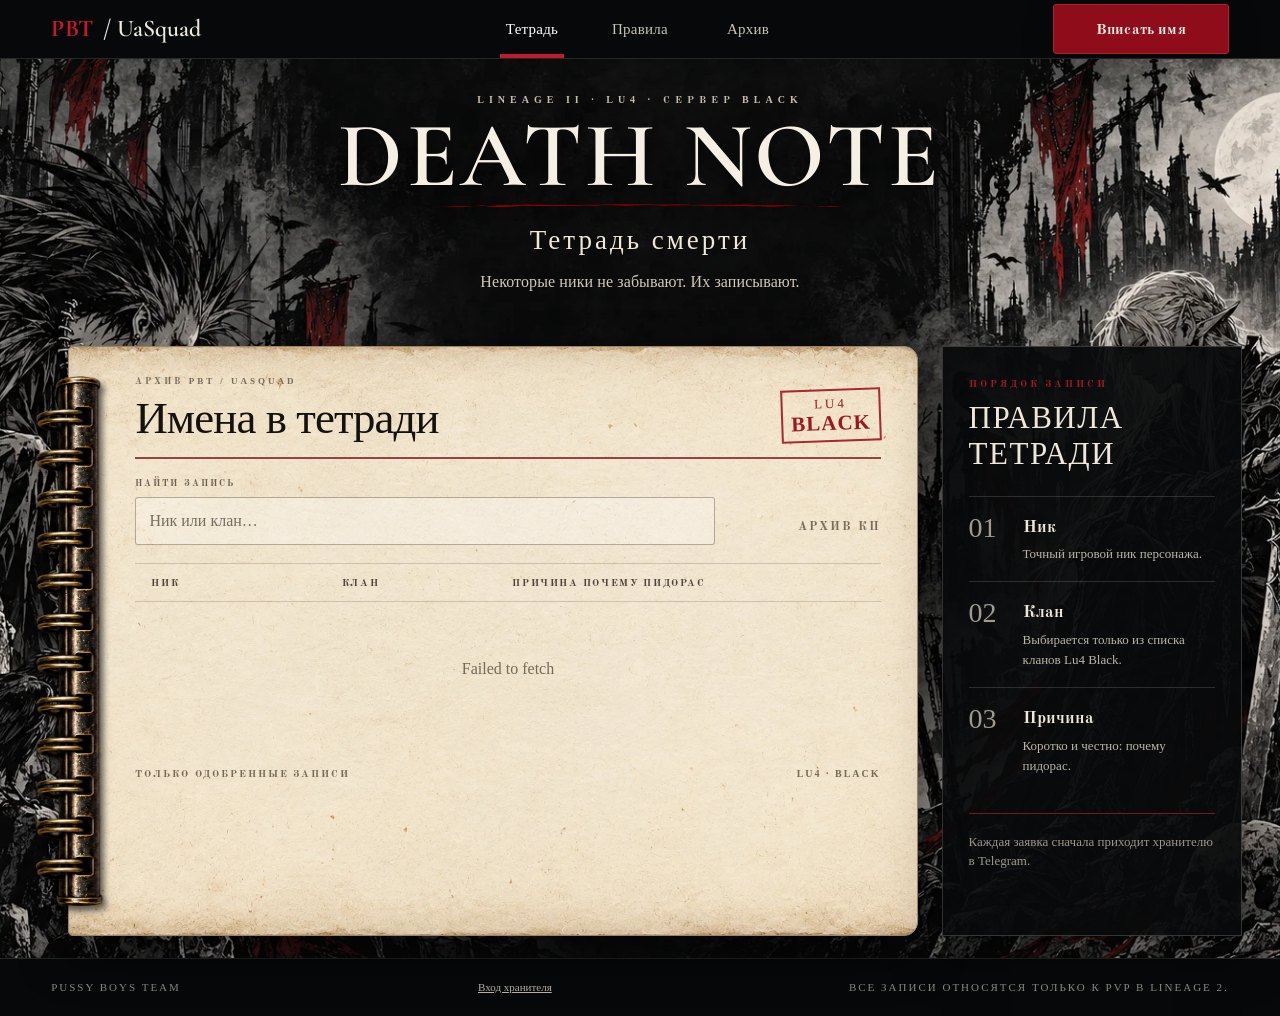
==== death-note.html @ 65e63d74 "Add approved clan selector" ====
<!doctype html>
<html lang="ru">
<head>
  <meta charset="utf-8">
  <meta name="viewport" content="width=device-width,initial-scale=1">
  <title>Тетрадь смерти — PBT / UaSquad</title>
  <meta name="description" content="Игровая тетрадь противников PBT / UaSquad на сервере Lu4 Black. Записи публикуются после проверки хранителем.">
  <link rel="icon" href="favicon.png">
  <link rel="stylesheet" href="death-note.css?v=20261024-6">
  <script src="death-note-config.js" defer></script>
  <script src="death-note.js?v=20261024-2" defer></script>
</head>
<body>
  <header class="site-header">
    <div class="nav-shell">
      <a class="brand" href="./"><strong>PBT</strong><span>/ UaSquad</span></a>
      <nav aria-label="Разделы страницы"><a class="active" href="#notebook">Тетрадь</a><a href="#rules">Правила</a><a href="#notebook">Архив</a></nav>
      <button class="primary header-cta" id="open-request">Вписать имя</button>
    </div>
  </header>

  <main>
    <section class="hero" aria-labelledby="hero-title">
      <div class="hero-copy">
        <p class="eyebrow">LINEAGE II · LU4 · СЕРВЕР BLACK</p>
        <h1 id="hero-title">DEATH NOTE</h1>
        <img class="title-brush" src="assets/death-note-brush-v2.webp" alt="" aria-hidden="true">
        <p class="subtitle">Тетрадь смерти</p>
        <p class="lead">Некоторые ники не забывают. Их записывают.</p>
      </div>
    </section>

    <div class="archive-shell">
      <section class="notebook" id="notebook" aria-labelledby="book-title">
        <img class="binding" src="assets/death-note-binding-cropped-v2.webp" alt="" aria-hidden="true">
        <div class="page-heading">
          <div><p class="page-kicker">АРХИВ PBT / UASQUAD</p><h2 id="book-title">Имена в тетради</h2></div>
          <div class="server-mark" aria-label="Сервер Lu4 Black"><span>LU4</span><strong>BLACK</strong></div>
        </div>

        <div class="tools-row">
          <div class="search-wrap"><label for="search">Найти запись</label><input id="search" type="search" placeholder="Ник или клан…" maxlength="100"></div>
          <span id="entry-count">АРХИВ КП</span>
        </div>

        <div class="entry-columns" aria-hidden="true"><span>Ник</span><span>Клан</span><span>Причина почему пидорас</span></div>
        <p id="list-status" role="status">Открываем тетрадь…</p>
        <div id="entries"></div>
        <div class="page-bottom"><span>Только одобренные записи</span><span>LU4 · BLACK</span></div>
      </section>

      <aside class="rules-card" id="rules" aria-labelledby="rules-title">
        <p class="eyebrow">ПОРЯДОК ЗАПИСИ</p>
        <h2 id="rules-title">Правила<br>тетради</h2>
        <ol>
          <li><span>01</span><div><strong>Ник</strong><p>Точный игровой ник персонажа.</p></div></li>
          <li><span>02</span><div><strong>Клан</strong><p>Выбирается только из списка кланов Lu4 Black.</p></div></li>
          <li><span>03</span><div><strong>Причина</strong><p>Коротко и честно: почему пидорас.</p></div></li>
        </ol>
        <p class="moderation-note">Каждая заявка сначала приходит хранителю в Telegram.</p>
      </aside>
    </div>
  </main>

  <footer><span>PUSSY BOYS TEAM</span><button class="text-button" id="open-admin">Вход хранителя</button><span>Все записи относятся только к PvP в Lineage 2.</span></footer>

  <dialog id="request-dialog" aria-labelledby="request-title"><form id="request-form">
    <button class="close" type="button" aria-label="Закрыть">×</button><p class="eyebrow">НОВАЯ СТРАНИЦА</p><h2 id="request-title">Вписать имя</h2><p>Запись появится в тетради после проверки хранителем.</p>
    <label>Ник: *<input name="nickname" required maxlength="40" autocomplete="off"></label>
    <label>Клан: *
      <span class="clan-select-row">
        <span class="clan-crest-frame" aria-hidden="true"><img id="clan-crest" alt="" width="32" height="24"></span>
        <select id="clan-select" name="clan" required>
          <option value="" selected disabled>Выбери клан</option>
          <option>4SV</option>
          <option>AGR</option>
          <option>AGR_L2team</option>
          <option>AGR_Style</option>
          <option>BreganDaerthe</option>
          <option>Carnival</option>
          <option>Cats</option>
          <option>Dwarf</option>
          <option>ENCOM</option>
          <option>Euphoria</option>
          <option>GATEINHELL</option>
          <option>KakBogPoshlet</option>
          <option>Kingdom</option>
          <option>L2Commerce</option>
          <option>Myxomop</option>
          <option>OldSchool</option>
          <option>PARAGONE</option>
          <option>PixelBrothers</option>
          <option>PixelHunters</option>
          <option>PixelKnights</option>
          <option>PixelLegends</option>
          <option>pvpformat</option>
          <option>ROADTOHELL</option>
          <option>SEKTA</option>
          <option>Skufs</option>
          <option>spidersense</option>
          <option>SvetlanaPetrovna</option>
          <option>TrashTeam</option>
          <option>UAsquad</option>
          <option>UAsquadII</option>
          <option>Ukraine</option>
          <option>VORDEX</option>
          <option>xCore</option>
          <option>zero</option>
          <option>zeroeu</option>
        </select>
      </span>
    </label>
    <label>Причина почему пидорас: *<textarea name="reason" required minlength="10" maxlength="1500" rows="5" placeholder="Опиши игровой конфликт"></textarea></label>
    <label class="trap" aria-hidden="true">Не заполнять<input name="website" tabindex="-1" autocomplete="off"></label>
    <button class="primary" type="submit">Передать хранителю</button><p id="request-status" role="status" aria-live="polite"></p>
  </form></dialog>

  <dialog id="admin-dialog" aria-labelledby="admin-title"><div class="admin-body"><button class="close" aria-label="Закрыть">×</button><p class="eyebrow">ЗАКРЫТЫЙ АРХИВ</p><h2 id="admin-title">Хранитель тетради</h2>
    <form id="login-form"><label>Ключ хранителя<input name="key" type="password" required autocomplete="current-password"></label><button class="primary">Открыть заявки</button></form>
    <p id="admin-status" role="status"></p><div id="pending"></div><button id="logout" class="text-button" hidden>Выйти</button>
  </div></dialog>
</body>
</html>
---- death-note.css ----
@font-face {
  font-family: "Cormorant Garamond";
  src: url("assets/fonts/cormorant-cyrillic.woff2") format("woff2");
  font-style: normal;
  font-weight: 500 700;
  font-display: swap;
  unicode-range: U+0301, U+0400-045F, U+0490-0491, U+04B0-04B1, U+2116;
}
@font-face {
  font-family: "Cormorant Garamond";
  src: url("assets/fonts/cormorant-latin.woff2") format("woff2");
  font-style: normal;
  font-weight: 500 700;
  font-display: swap;
  unicode-range: U+0000-00FF, U+0131, U+0152-0153, U+02BB-02BC, U+02C6, U+02DA, U+02DC, U+2000-206F, U+20AC, U+2122, U+FEFF, U+FFFD;
}
@font-face {
  font-family: "Old Standard TT";
  src: url("assets/fonts/old-standard-400-cyrillic.woff2") format("woff2");
  font-style: normal;
  font-weight: 400;
  font-display: swap;
  unicode-range: U+0301, U+0400-045F, U+0490-0491, U+04B0-04B1, U+2116;
}
@font-face {
  font-family: "Old Standard TT";
  src: url("assets/fonts/old-standard-400-latin.woff2") format("woff2");
  font-style: normal;
  font-weight: 400;
  font-display: swap;
  unicode-range: U+0000-00FF, U+0131, U+0152-0153, U+02BB-02BC, U+02C6, U+02DA, U+02DC, U+2000-206F, U+20AC, U+2122, U+FEFF, U+FFFD;
}
@font-face {
  font-family: "Old Standard TT";
  src: url("assets/fonts/old-standard-700-cyrillic.woff2") format("woff2");
  font-style: normal;
  font-weight: 700;
  font-display: swap;
  unicode-range: U+0301, U+0400-045F, U+0490-0491, U+04B0-04B1, U+2116;
}
@font-face {
  font-family: "Old Standard TT";
  src: url("assets/fonts/old-standard-700-latin.woff2") format("woff2");
  font-style: normal;
  font-weight: 700;
  font-display: swap;
  unicode-range: U+0000-00FF, U+0131, U+0152-0153, U+02BB-02BC, U+02C6, U+02DA, U+02DC, U+2000-206F, U+20AC, U+2122, U+FEFF, U+FFFD;
}
@font-face {
  font-family: "Ruslan Display";
  src: url("assets/fonts/ruslan-cyrillic.woff2") format("woff2");
  font-style: normal;
  font-weight: 400;
  font-display: swap;
  unicode-range: U+0301, U+0400-045F, U+0490-0491, U+04B0-04B1, U+2116;
}
@font-face {
  font-family: "Ruslan Display";
  src: url("assets/fonts/ruslan-latin.woff2") format("woff2");
  font-style: normal;
  font-weight: 400;
  font-display: swap;
  unicode-range: U+0000-00FF, U+0131, U+0152-0153, U+02BB-02BC, U+02C6, U+02DA, U+02DC, U+2000-206F, U+20AC, U+2122, U+FEFF, U+FFFD;
}

:root {
  color-scheme: dark;
  --blood: #8f0d1b;
  --blood-bright: #c01b2d;
  --ink: #1c1917;
  --paper: #e9dcc0;
  --paper-muted: #756958;
  --bone: #eee7da;
  --line: rgba(68, 49, 33, 0.2);
}

* { box-sizing: border-box; }
html { scroll-behavior: smooth; }
body {
  margin: 0;
  overflow-x: hidden;
  background: #090a0b url("assets/death-note-bg-v2.webp") center 58px / cover fixed no-repeat;
  color: var(--bone);
  font: 16px/1.5 "Old Standard TT", Georgia, serif;
  -webkit-font-smoothing: antialiased;
  text-rendering: optimizeLegibility;
}
a { color: inherit; text-decoration: none; }
button, input, textarea, select { font: inherit; }
button, a, input, textarea, select { outline-offset: 4px; }
button { cursor: pointer; }

.site-header {
  position: relative;
  z-index: 10;
  min-height: 58px;
  background: rgba(8, 9, 10, 0.96);
  border-bottom: 1px solid rgba(255,255,255,.12);
}
.nav-shell {
  width: min(1360px, 92vw);
  min-height: 58px;
  margin: auto;
  display: grid;
  grid-template-columns: 1fr auto 1fr;
  align-items: center;
  gap: 28px;
}
.brand { display: inline-flex; align-items: baseline; gap: 9px; font-family: "Cormorant Garamond", Georgia, serif; font-size: 24px; font-weight: 600; }
.brand strong { color: #c5182b; font-weight: 700; letter-spacing: .5px; }
.brand span { color: #eee9df; font-weight: 600; }
nav { display: flex; align-self: stretch; }
nav a { min-width: 108px; display: grid; place-items: center; position: relative; color: #c9c2b7; font-size: 15px; letter-spacing: .25px; }
nav a:hover, nav a:focus-visible, nav a.active { color: #fff; }
nav a.active::after { content: ""; position: absolute; left: 22px; right: 22px; bottom: 0; height: 4px; background: var(--blood-bright); }
.primary {
  border: 1px solid #a52230;
  background: var(--blood);
  color: #fff5ed;
  padding: 13px 24px;
  border-radius: 3px;
  font-family: "Old Standard TT", Georgia, serif;
  font-size: 15px;
  font-weight: 700;
  letter-spacing: .2px;
  box-shadow: 0 10px 30px rgba(0,0,0,.3);
}
.primary:hover { background: #a71323; }
.primary:disabled { opacity: .5; cursor: wait; }
.header-cta { justify-self: end; min-width: 176px; }

main { min-height: calc(100vh - 116px); }
.hero { min-height: 280px; display: grid; place-items: center; padding: 34px 20px 52px; text-align: center; }
.hero-copy { max-width: 760px; }
.eyebrow { margin: 0; color: #c6beb1; font: 700 10px/1.4 "Old Standard TT", Georgia, serif; letter-spacing: 5px; }
h1 { margin: 8px 0 0; color: #f5efe4; font-family: "Cormorant Garamond", Georgia, serif; font-size: clamp(68px, 7.2vw, 118px); line-height: .88; font-weight: 600; letter-spacing: .035em; font-kerning: normal; text-shadow: 0 5px 28px #000; }
.title-brush { display: block; width: min(560px, 78%); height: 24px; margin: -2px auto 2px; object-fit: fill; }
.subtitle { margin: 1px 0 0; font-size: 27px; letter-spacing: 3px; }
.lead { margin: 9px 0 0; color: #d1c8bb; font-size: 16px; letter-spacing: .1px; }

.archive-shell {
  width: min(1450px, 94vw);
  margin: 0 auto 22px;
  display: grid;
  grid-template-columns: minmax(0, 1fr) 300px;
  gap: 24px;
  align-items: stretch;
}
.notebook {
  position: relative;
  min-height: 590px;
  margin-left: 30px;
  padding: 28px 36px 22px 66px;
  color: var(--ink);
  background: var(--paper) url("assets/death-note-paper-v2.webp") center / cover no-repeat;
  border: 1px solid #98836d;
  border-radius: 5px 14px 14px 5px;
  box-shadow: 0 18px 45px rgba(0,0,0,.72), inset 0 0 36px rgba(63,43,25,.13);
}
.binding {
  position: absolute;
  z-index: 2;
  left: -37px;
  top: 26px;
  width: 74px;
  height: calc(100% - 52px);
  object-fit: fill;
  filter: drop-shadow(4px 5px 3px rgba(0,0,0,.6));
  pointer-events: none;
}
.page-heading { display: flex; justify-content: space-between; align-items: end; gap: 24px; padding-bottom: 15px; border-bottom: 2px solid rgba(115,16,26,.75); }
.page-kicker { margin: 0 0 6px; color: #766a59; font-size: 9px; font-weight: 700; letter-spacing: 3px; }
h2 { margin: 0; font-family: "Cormorant Garamond", Georgia, serif; font-size: 38px; line-height: 1; font-weight: 600; }
.notebook h2 { font-family: "Ruslan Display", "Old Standard TT", Georgia, serif; font-size: clamp(38px, 3.5vw, 54px); line-height: 1.08; font-weight: 400; letter-spacing: -.02em; color: #14110f; }
.server-mark { min-width: 84px; padding: 7px 8px 6px; color: #9c1624; border: 2px solid #a72732; text-align: center; transform: rotate(-2deg); line-height: .95; }
.server-mark span, .server-mark strong { display: block; }
.server-mark span { font-size: 13px; letter-spacing: 3px; }
.server-mark strong { margin-top: 4px; font-size: 21px; letter-spacing: 1px; }

.tools-row { display: flex; align-items: end; justify-content: space-between; gap: 24px; margin: 18px 0; }
.search-wrap { flex: 1; max-width: 580px; }
.search-wrap label { display: block; margin-bottom: 6px; color: #6d6152; font-size: 9px; font-weight: 700; letter-spacing: 2px; text-transform: uppercase; }
input, textarea, select { width: 100%; border: 1px solid rgba(92,75,57,.42); border-radius: 3px; padding: 11px 13px; background: rgba(255,255,255,.28); color: inherit; }
input:focus, textarea:focus, select:focus { outline: 2px solid #9c2631; border-color: transparent; }
input::placeholder, textarea::placeholder { color: #766c5e; }
#entry-count { color: #7b6b5b; font-size: 12px; font-weight: 700; letter-spacing: 2px; padding-bottom: 10px; }
.entry-columns, .entry {
  display: grid;
  grid-template-columns: minmax(140px, .85fr) minmax(120px, .75fr) minmax(260px, 1.8fr);
  gap: 24px;
}
.entry-columns { padding: 11px 16px; border-top: 1px solid var(--line); border-bottom: 1px solid var(--line); color: #4d443a; font-size: 10px; font-weight: 700; letter-spacing: 1.6px; text-transform: uppercase; }
#list-status { margin: 0; padding: 55px 16px; color: var(--paper-muted); text-align: center; }
.entry { align-items: start; padding: 20px 16px; border-bottom: 1px solid var(--line); }
.entry-cell { min-width: 0; overflow-wrap: anywhere; }
.entry-label { display: none; }
.entry-value { display: block; }
.entry-nick .entry-value { font-family: "Cormorant Garamond", Georgia, serif; font-size: 25px; font-weight: 700; line-height: 1.05; }
.entry-clan .entry-value { font-size: 16px; font-weight: 700; }
.entry-reason .entry-value { font-size: 15px; line-height: 1.48; white-space: pre-wrap; }
.page-bottom { display: flex; justify-content: space-between; gap: 20px; margin-top: 30px; color: #766958; font-size: 10px; font-weight: 700; letter-spacing: 2px; text-transform: uppercase; }

.rules-card { padding: 30px 26px; background: rgba(9,10,11,.94); border: 1px solid rgba(255,255,255,.18); box-shadow: 0 18px 45px rgba(0,0,0,.62); }
.rules-card .eyebrow { color: #9e1825; letter-spacing: 3px; }
.rules-card h2 { margin-top: 9px; font-family: "Old Standard TT", Georgia, serif; font-size: 31px; line-height: 1.18; font-weight: 400; letter-spacing: 1.5px; text-transform: uppercase; }
.rules-card ol { list-style: none; padding: 0; margin: 23px 0 0; }
.rules-card li { display: grid; grid-template-columns: 42px 1fr; gap: 12px; padding: 17px 0; border-top: 1px solid rgba(255,255,255,.14); }
.rules-card li > span { color: #a19a91; font-size: 28px; line-height: 1; }
.rules-card strong { font-size: 17px; font-weight: 700; }
.rules-card li p { margin: 5px 0 0; color: #bcb4aa; font-size: 13px; line-height: 1.55; }
.moderation-note { margin: 20px 0 0; padding-top: 18px; border-top: 1px solid #7b1721; color: #9f968b; font-size: 13px; }

footer { min-height: 58px; padding: 17px max(4vw, 24px); display: flex; justify-content: space-between; align-items: center; gap: 18px; background: rgba(8,9,10,.97); border-top: 1px solid rgba(255,255,255,.12); color: #8e8881; font-size: 11px; letter-spacing: 2px; text-transform: uppercase; }
.text-button { padding: 0; border: 0; background: none; color: #bdb4aa; text-decoration: underline; }

dialog { width: min(560px, calc(100% - 24px)); max-height: 92vh; padding: 0; border: 1px solid #63554a; background: #151414 url("assets/death-note-bg-v2.webp") center / cover no-repeat; color: #eee5d9; box-shadow: 0 22px 80px #000; }
dialog::backdrop { background: rgba(0,0,0,.82); backdrop-filter: blur(4px); }
dialog form, .admin-body { padding: 32px; background: rgba(12,12,13,.92); }
.admin-body form { padding: 0; background: transparent; }
dialog h2 { margin: 8px 0 14px; font-family: "Ruslan Display", "Old Standard TT", Georgia, serif; font-size: 34px; font-weight: 400; }
dialog p { color: #bdb4a9; }
dialog label { display: block; margin: 18px 0; color: #d6cabd; font-size: 14px; }
dialog input, dialog textarea { display: block; margin-top: 7px; background: rgba(255,255,255,.07); border-color: rgba(255,255,255,.2); }
.clan-select-row { display: grid; grid-template-columns: 48px minmax(0, 1fr); align-items: center; gap: 9px; margin-top: 7px; }
.clan-crest-frame { width: 48px; height: 48px; display: grid; place-items: center; border: 1px solid rgba(255,255,255,.2); border-radius: 3px; background: rgba(255,255,255,.045); box-shadow: inset 0 0 18px rgba(0,0,0,.45); }
.clan-crest-frame img { image-rendering: pixelated; filter: drop-shadow(0 2px 3px #000); }
.clan-crest-frame img:not([src]) { visibility: hidden; }
dialog select { min-width: 0; appearance: none; padding: 11px 42px 11px 13px; border-color: rgba(255,255,255,.2); color: #eee4da; background-color: rgba(255,255,255,.07); background-image: linear-gradient(45deg, transparent 50%, #a69a8e 50%), linear-gradient(135deg, #a69a8e 50%, transparent 50%); background-position: calc(100% - 18px) 50%, calc(100% - 12px) 50%; background-size: 6px 6px, 6px 6px; background-repeat: no-repeat; }
dialog select option { color: #211b17; background: #e8dcc7; }
.close { float: right; margin: -13px -8px 0 12px; border: 0; background: none; color: #c9bfb5; font-size: 28px; }
.trap { position: absolute; left: -10000px; }
#request-status, #admin-status { min-height: 22px; color: #d8b6a6; }
.pending-entry { padding: 20px 0; border-top: 1px solid rgba(255,255,255,.16); }
.pending-entry h3 { margin-bottom: 8px; overflow-wrap: anywhere; }
.pending-entry p { margin: 5px 0; white-space: pre-wrap; overflow-wrap: anywhere; }
.actions { display: flex; gap: 12px; margin-top: 15px; }
.actions button { padding: 10px 14px; border: 1px solid #a05259; background: #6c1821; color: #fff; }
.actions button:last-child { background: transparent; }
.actions button:disabled { opacity: .4; }

@media (max-width: 1050px) {
  .archive-shell { grid-template-columns: 1fr; }
  .rules-card { margin-left: 30px; }
  .rules-card ol { display: grid; grid-template-columns: repeat(3, 1fr); gap: 18px; }
  .rules-card li { grid-template-columns: 38px 1fr; }
  .moderation-note { text-align: center; }
}

@media (max-width: 760px) {
  body { background-position: center 54px; background-size: auto 760px; background-attachment: scroll; }
  .nav-shell { min-height: 54px; grid-template-columns: 1fr auto; }
  nav { display: none; }
  .brand { font-size: 19px; }
  .header-cta { min-width: 0; padding: 10px 14px; }
  .hero { min-height: 255px; padding-bottom: 34px; }
  h1 { font-size: clamp(52px, 15vw, 82px); }
  .subtitle { font-size: 25px; }
  .lead { font-size: 16px; }
  .archive-shell { width: min(94vw, 650px); gap: 18px; }
  .notebook { margin-left: 14px; padding: 24px 18px 18px 30px; }
  .binding { left: -24px; width: 48px; }
  .notebook h2 { font-size: 42px; }
  .server-mark { min-width: 68px; }
  .tools-row { align-items: stretch; flex-direction: column; gap: 8px; }
  #entry-count { padding: 0; }
  .entry-columns { display: none; }
  .entry { grid-template-columns: 1fr; gap: 10px; padding: 19px 8px; }
  .entry-label { display: block; margin-bottom: 2px; color: #766958; font-size: 10px; font-weight: 700; letter-spacing: 2px; text-transform: uppercase; }
  .entry-nick .entry-value { font-size: 23px; }
  .rules-card { margin-left: 14px; padding: 25px 22px; }
  .rules-card ol { grid-template-columns: 1fr; gap: 0; }
  footer { align-items: flex-start; flex-direction: column; }
}

@media (max-width: 420px) {
  .eyebrow { letter-spacing: 3px; }
  .hero { padding-inline: 10px; }
  .page-heading { align-items: start; }
  .notebook h2 { font-size: 36px; }
  .server-mark { display: none; }
  dialog form, .admin-body { padding: 25px 22px; }
}
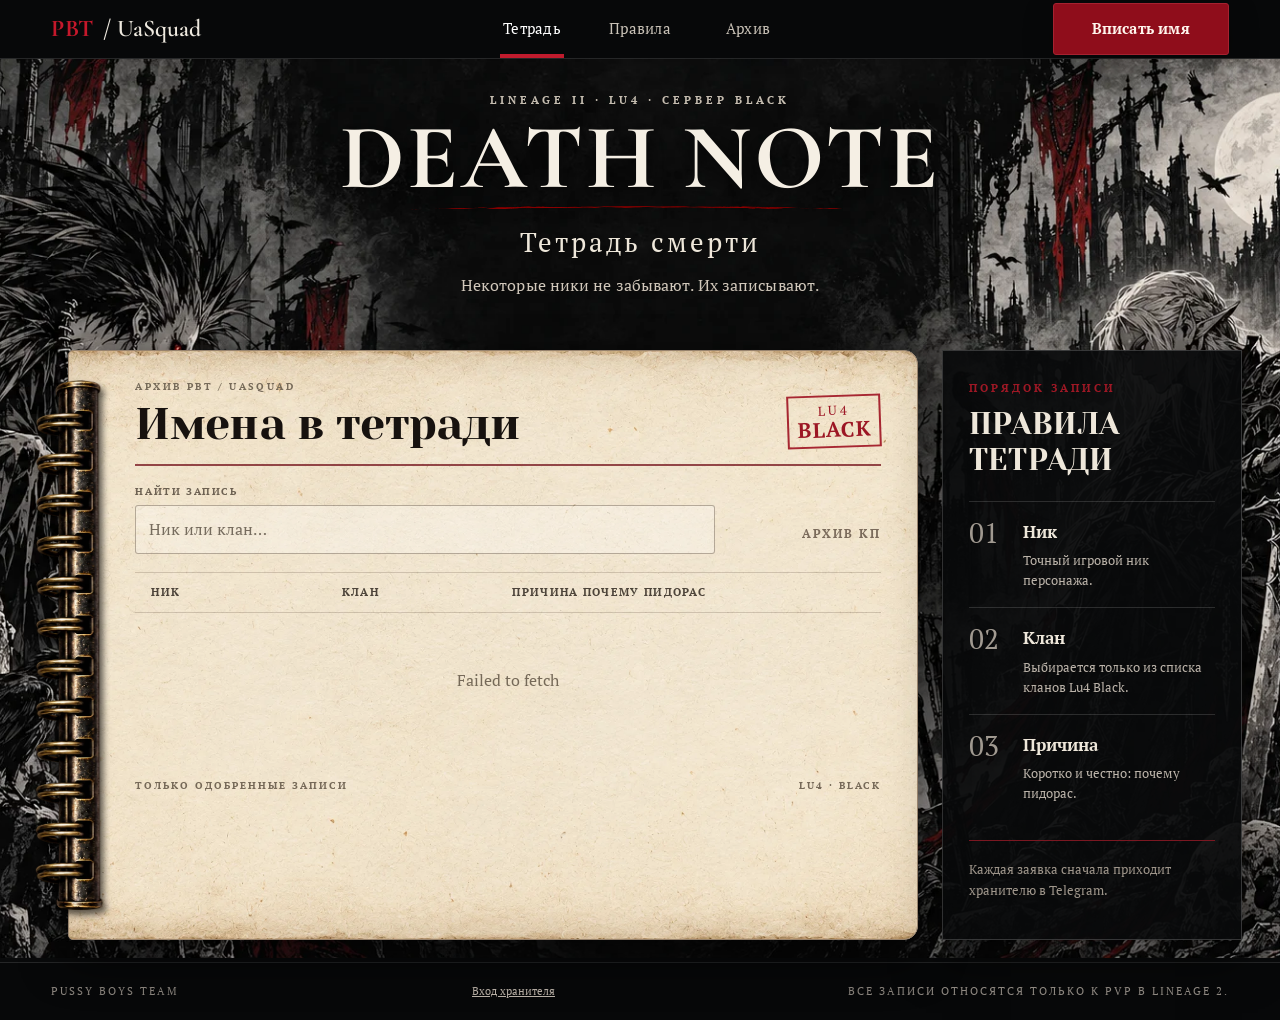
==== commit 66224925: "Smooth Death Note typography" ====
--- a/death-note.html
+++ b/death-note.html
@@ -6,7 +6,7 @@
   <title>Тетрадь смерти — PBT / UaSquad</title>
   <meta name="description" content="Игровая тетрадь противников PBT / UaSquad на сервере Lu4 Black. Записи публикуются после проверки хранителем.">
   <link rel="icon" href="favicon.png">
-  <link rel="stylesheet" href="death-note.css?v=20261024-6">
+  <link rel="stylesheet" href="death-note.css?v=20261024-7">
   <script src="death-note-config.js" defer></script>
   <script src="death-note.js?v=20261024-2" defer></script>
 </head>
--- a/death-note.css
+++ b/death-note.css
@@ -15,48 +15,48 @@
   unicode-range: U+0000-00FF, U+0131, U+0152-0153, U+02BB-02BC, U+02C6, U+02DA, U+02DC, U+2000-206F, U+20AC, U+2122, U+FEFF, U+FFFD;
 }
 @font-face {
-  font-family: "Old Standard TT";
-  src: url("assets/fonts/old-standard-400-cyrillic.woff2") format("woff2");
-  font-style: normal;
-  font-weight: 400;
-  font-display: swap;
-  unicode-range: U+0301, U+0400-045F, U+0490-0491, U+04B0-04B1, U+2116;
-}
-@font-face {
-  font-family: "Old Standard TT";
-  src: url("assets/fonts/old-standard-400-latin.woff2") format("woff2");
-  font-style: normal;
-  font-weight: 400;
-  font-display: swap;
-  unicode-range: U+0000-00FF, U+0131, U+0152-0153, U+02BB-02BC, U+02C6, U+02DA, U+02DC, U+2000-206F, U+20AC, U+2122, U+FEFF, U+FFFD;
-}
-@font-face {
-  font-family: "Old Standard TT";
-  src: url("assets/fonts/old-standard-700-cyrillic.woff2") format("woff2");
+  font-family: "PT Serif";
+  src: url("assets/fonts/pt-serif-400-cyrillic.woff2") format("woff2");
+  font-style: normal;
+  font-weight: 400;
+  font-display: swap;
+  unicode-range: U+0301, U+0400-045F, U+0490-0491, U+04B0-04B1, U+2116;
+}
+@font-face {
+  font-family: "PT Serif";
+  src: url("assets/fonts/pt-serif-400-latin.woff2") format("woff2");
+  font-style: normal;
+  font-weight: 400;
+  font-display: swap;
+  unicode-range: U+0000-00FF, U+0131, U+0152-0153, U+02BB-02BC, U+02C6, U+02DA, U+02DC, U+2000-206F, U+20AC, U+2122, U+FEFF, U+FFFD;
+}
+@font-face {
+  font-family: "PT Serif";
+  src: url("assets/fonts/pt-serif-700-cyrillic.woff2") format("woff2");
   font-style: normal;
   font-weight: 700;
   font-display: swap;
   unicode-range: U+0301, U+0400-045F, U+0490-0491, U+04B0-04B1, U+2116;
 }
 @font-face {
-  font-family: "Old Standard TT";
-  src: url("assets/fonts/old-standard-700-latin.woff2") format("woff2");
+  font-family: "PT Serif";
+  src: url("assets/fonts/pt-serif-700-latin.woff2") format("woff2");
   font-style: normal;
   font-weight: 700;
   font-display: swap;
   unicode-range: U+0000-00FF, U+0131, U+0152-0153, U+02BB-02BC, U+02C6, U+02DA, U+02DC, U+2000-206F, U+20AC, U+2122, U+FEFF, U+FFFD;
 }
 @font-face {
-  font-family: "Ruslan Display";
-  src: url("assets/fonts/ruslan-cyrillic.woff2") format("woff2");
-  font-style: normal;
-  font-weight: 400;
-  font-display: swap;
-  unicode-range: U+0301, U+0400-045F, U+0490-0491, U+04B0-04B1, U+2116;
-}
-@font-face {
-  font-family: "Ruslan Display";
-  src: url("assets/fonts/ruslan-latin.woff2") format("woff2");
+  font-family: "Yeseva One";
+  src: url("assets/fonts/yeseva-cyrillic.woff2") format("woff2");
+  font-style: normal;
+  font-weight: 400;
+  font-display: swap;
+  unicode-range: U+0301, U+0400-045F, U+0490-0491, U+04B0-04B1, U+2116;
+}
+@font-face {
+  font-family: "Yeseva One";
+  src: url("assets/fonts/yeseva-latin.woff2") format("woff2");
   font-style: normal;
   font-weight: 400;
   font-display: swap;
@@ -81,9 +81,10 @@
   overflow-x: hidden;
   background: #090a0b url("assets/death-note-bg-v2.webp") center 58px / cover fixed no-repeat;
   color: var(--bone);
-  font: 16px/1.5 "Old Standard TT", Georgia, serif;
-  -webkit-font-smoothing: antialiased;
-  text-rendering: optimizeLegibility;
+  font: 16px/1.55 "PT Serif", Georgia, serif;
+  font-kerning: normal;
+  font-synthesis: none;
+  text-rendering: auto;
 }
 a { color: inherit; text-decoration: none; }
 button, input, textarea, select { font: inherit; }
@@ -119,7 +120,7 @@
   color: #fff5ed;
   padding: 13px 24px;
   border-radius: 3px;
-  font-family: "Old Standard TT", Georgia, serif;
+  font-family: "PT Serif", Georgia, serif;
   font-size: 15px;
   font-weight: 700;
   letter-spacing: .2px;
@@ -132,8 +133,8 @@
 main { min-height: calc(100vh - 116px); }
 .hero { min-height: 280px; display: grid; place-items: center; padding: 34px 20px 52px; text-align: center; }
 .hero-copy { max-width: 760px; }
-.eyebrow { margin: 0; color: #c6beb1; font: 700 10px/1.4 "Old Standard TT", Georgia, serif; letter-spacing: 5px; }
-h1 { margin: 8px 0 0; color: #f5efe4; font-family: "Cormorant Garamond", Georgia, serif; font-size: clamp(68px, 7.2vw, 118px); line-height: .88; font-weight: 600; letter-spacing: .035em; font-kerning: normal; text-shadow: 0 5px 28px #000; }
+.eyebrow { margin: 0; color: #c6beb1; font: 700 11px/1.45 "PT Serif", Georgia, serif; letter-spacing: 4px; }
+h1 { margin: 8px 0 0; color: #f5efe4; font-family: "Cormorant Garamond", Georgia, serif; font-size: clamp(68px, 7.2vw, 118px); line-height: .88; font-weight: 700; letter-spacing: .03em; font-kerning: normal; text-shadow: 0 5px 28px #000; }
 .title-brush { display: block; width: min(560px, 78%); height: 24px; margin: -2px auto 2px; object-fit: fill; }
 .subtitle { margin: 1px 0 0; font-size: 27px; letter-spacing: 3px; }
 .lead { margin: 9px 0 0; color: #d1c8bb; font-size: 16px; letter-spacing: .1px; }
@@ -169,9 +170,9 @@
   pointer-events: none;
 }
 .page-heading { display: flex; justify-content: space-between; align-items: end; gap: 24px; padding-bottom: 15px; border-bottom: 2px solid rgba(115,16,26,.75); }
-.page-kicker { margin: 0 0 6px; color: #766a59; font-size: 9px; font-weight: 700; letter-spacing: 3px; }
+.page-kicker { margin: 0 0 6px; color: #766a59; font-size: 10px; font-weight: 700; letter-spacing: 2.4px; }
 h2 { margin: 0; font-family: "Cormorant Garamond", Georgia, serif; font-size: 38px; line-height: 1; font-weight: 600; }
-.notebook h2 { font-family: "Ruslan Display", "Old Standard TT", Georgia, serif; font-size: clamp(38px, 3.5vw, 54px); line-height: 1.08; font-weight: 400; letter-spacing: -.02em; color: #14110f; }
+.notebook h2 { font-family: "Yeseva One", "PT Serif", Georgia, serif; font-size: clamp(38px, 3.5vw, 54px); line-height: 1.08; font-weight: 400; letter-spacing: -.015em; color: #17120f; }
 .server-mark { min-width: 84px; padding: 7px 8px 6px; color: #9c1624; border: 2px solid #a72732; text-align: center; transform: rotate(-2deg); line-height: .95; }
 .server-mark span, .server-mark strong { display: block; }
 .server-mark span { font-size: 13px; letter-spacing: 3px; }
@@ -179,7 +180,7 @@
 
 .tools-row { display: flex; align-items: end; justify-content: space-between; gap: 24px; margin: 18px 0; }
 .search-wrap { flex: 1; max-width: 580px; }
-.search-wrap label { display: block; margin-bottom: 6px; color: #6d6152; font-size: 9px; font-weight: 700; letter-spacing: 2px; text-transform: uppercase; }
+.search-wrap label { display: block; margin-bottom: 6px; color: #6d6152; font-size: 10px; font-weight: 700; letter-spacing: 1.6px; text-transform: uppercase; }
 input, textarea, select { width: 100%; border: 1px solid rgba(92,75,57,.42); border-radius: 3px; padding: 11px 13px; background: rgba(255,255,255,.28); color: inherit; }
 input:focus, textarea:focus, select:focus { outline: 2px solid #9c2631; border-color: transparent; }
 input::placeholder, textarea::placeholder { color: #766c5e; }
@@ -189,7 +190,7 @@
   grid-template-columns: minmax(140px, .85fr) minmax(120px, .75fr) minmax(260px, 1.8fr);
   gap: 24px;
 }
-.entry-columns { padding: 11px 16px; border-top: 1px solid var(--line); border-bottom: 1px solid var(--line); color: #4d443a; font-size: 10px; font-weight: 700; letter-spacing: 1.6px; text-transform: uppercase; }
+.entry-columns { padding: 11px 16px; border-top: 1px solid var(--line); border-bottom: 1px solid var(--line); color: #4d443a; font-size: 11px; font-weight: 700; letter-spacing: 1.3px; text-transform: uppercase; }
 #list-status { margin: 0; padding: 55px 16px; color: var(--paper-muted); text-align: center; }
 .entry { align-items: start; padding: 20px 16px; border-bottom: 1px solid var(--line); }
 .entry-cell { min-width: 0; overflow-wrap: anywhere; }
@@ -202,7 +203,7 @@
 
 .rules-card { padding: 30px 26px; background: rgba(9,10,11,.94); border: 1px solid rgba(255,255,255,.18); box-shadow: 0 18px 45px rgba(0,0,0,.62); }
 .rules-card .eyebrow { color: #9e1825; letter-spacing: 3px; }
-.rules-card h2 { margin-top: 9px; font-family: "Old Standard TT", Georgia, serif; font-size: 31px; line-height: 1.18; font-weight: 400; letter-spacing: 1.5px; text-transform: uppercase; }
+.rules-card h2 { margin-top: 9px; font-family: "Yeseva One", "PT Serif", Georgia, serif; font-size: 30px; line-height: 1.2; font-weight: 400; letter-spacing: .8px; text-transform: uppercase; }
 .rules-card ol { list-style: none; padding: 0; margin: 23px 0 0; }
 .rules-card li { display: grid; grid-template-columns: 42px 1fr; gap: 12px; padding: 17px 0; border-top: 1px solid rgba(255,255,255,.14); }
 .rules-card li > span { color: #a19a91; font-size: 28px; line-height: 1; }
@@ -217,7 +218,7 @@
 dialog::backdrop { background: rgba(0,0,0,.82); backdrop-filter: blur(4px); }
 dialog form, .admin-body { padding: 32px; background: rgba(12,12,13,.92); }
 .admin-body form { padding: 0; background: transparent; }
-dialog h2 { margin: 8px 0 14px; font-family: "Ruslan Display", "Old Standard TT", Georgia, serif; font-size: 34px; font-weight: 400; }
+dialog h2 { margin: 8px 0 14px; font-family: "Yeseva One", "PT Serif", Georgia, serif; font-size: 34px; line-height: 1.1; font-weight: 400; }
 dialog p { color: #bdb4a9; }
 dialog label { display: block; margin: 18px 0; color: #d6cabd; font-size: 14px; }
 dialog input, dialog textarea { display: block; margin-top: 7px; background: rgba(255,255,255,.07); border-color: rgba(255,255,255,.2); }
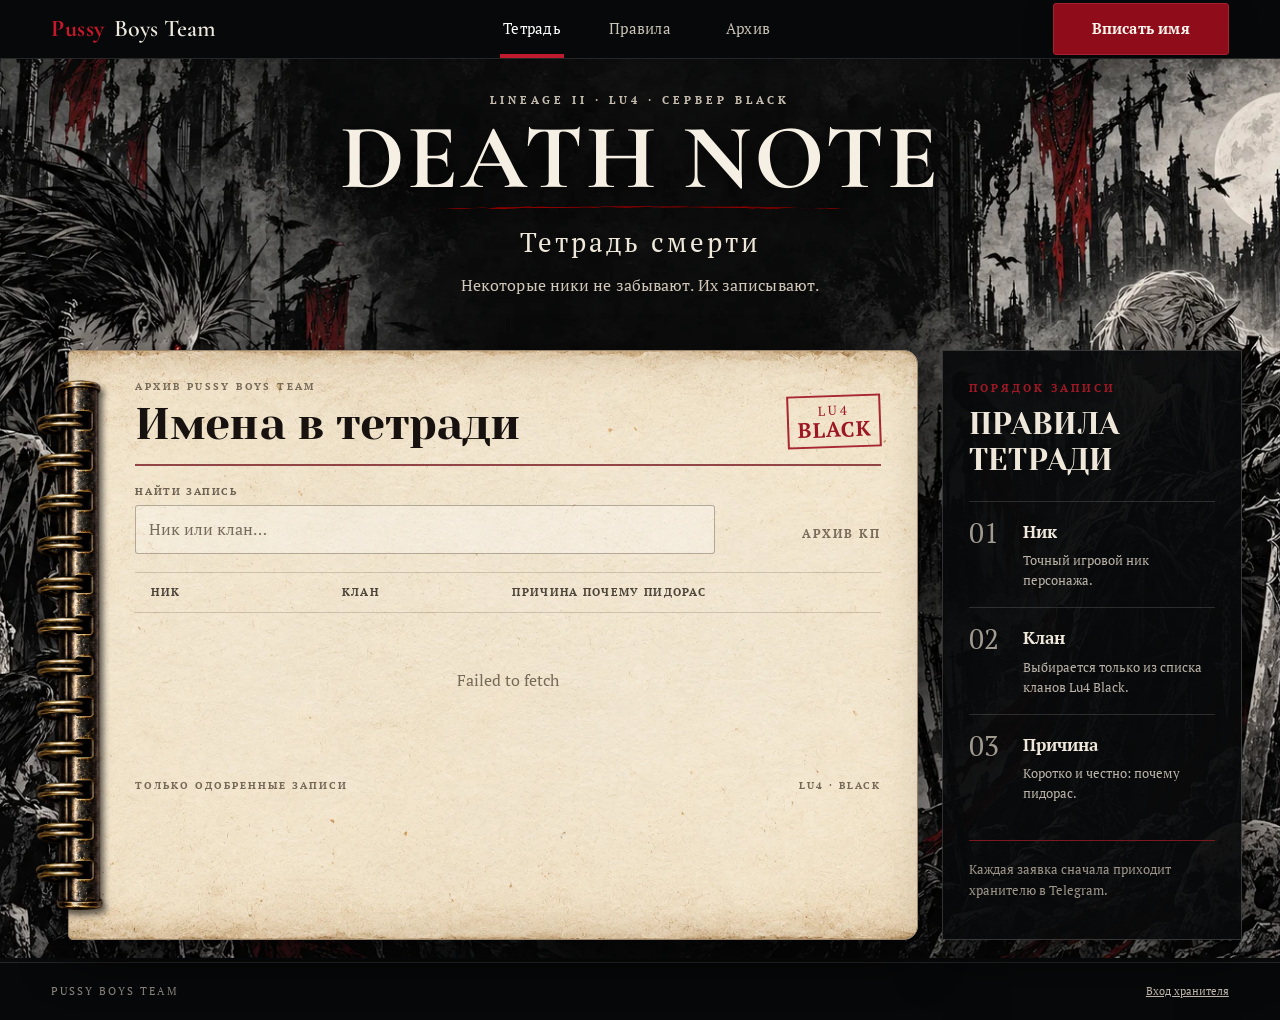
==== commit 3ec83dcf: "Polish Death Note branding" ====
--- a/death-note.html
+++ b/death-note.html
@@ -3,17 +3,17 @@
 <head>
   <meta charset="utf-8">
   <meta name="viewport" content="width=device-width,initial-scale=1">
-  <title>Тетрадь смерти — PBT / UaSquad</title>
-  <meta name="description" content="Игровая тетрадь противников PBT / UaSquad на сервере Lu4 Black. Записи публикуются после проверки хранителем.">
+  <title>Тетрадь смерти — Pussy Boys Team</title>
+  <meta name="description" content="Игровая тетрадь противников Pussy Boys Team на сервере Lu4 Black. Записи публикуются после проверки хранителем.">
   <link rel="icon" href="favicon.png">
-  <link rel="stylesheet" href="death-note.css?v=20261024-7">
+  <link rel="stylesheet" href="death-note.css?v=20261024-8">
   <script src="death-note-config.js" defer></script>
   <script src="death-note.js?v=20261024-2" defer></script>
 </head>
 <body>
   <header class="site-header">
     <div class="nav-shell">
-      <a class="brand" href="./"><strong>PBT</strong><span>/ UaSquad</span></a>
+      <a class="brand" href="./"><strong>Pussy</strong><span>Boys Team</span></a>
       <nav aria-label="Разделы страницы"><a class="active" href="#notebook">Тетрадь</a><a href="#rules">Правила</a><a href="#notebook">Архив</a></nav>
       <button class="primary header-cta" id="open-request">Вписать имя</button>
     </div>
@@ -34,7 +34,7 @@
       <section class="notebook" id="notebook" aria-labelledby="book-title">
         <img class="binding" src="assets/death-note-binding-cropped-v2.webp" alt="" aria-hidden="true">
         <div class="page-heading">
-          <div><p class="page-kicker">АРХИВ PBT / UASQUAD</p><h2 id="book-title">Имена в тетради</h2></div>
+          <div><p class="page-kicker">АРХИВ PUSSY BOYS TEAM</p><h2 id="book-title">Имена в тетради</h2></div>
           <div class="server-mark" aria-label="Сервер Lu4 Black"><span>LU4</span><strong>BLACK</strong></div>
         </div>
 
@@ -62,7 +62,7 @@
     </div>
   </main>
 
-  <footer><span>PUSSY BOYS TEAM</span><button class="text-button" id="open-admin">Вход хранителя</button><span>Все записи относятся только к PvP в Lineage 2.</span></footer>
+  <footer><span>PUSSY BOYS TEAM</span><button class="text-button" id="open-admin">Вход хранителя</button></footer>
 
   <dialog id="request-dialog" aria-labelledby="request-title"><form id="request-form">
     <button class="close" type="button" aria-label="Закрыть">×</button><p class="eyebrow">НОВАЯ СТРАНИЦА</p><h2 id="request-title">Вписать имя</h2><p>Запись появится в тетради после проверки хранителем.</p>
--- a/death-note.css
+++ b/death-note.css
@@ -107,7 +107,7 @@
   align-items: center;
   gap: 28px;
 }
-.brand { display: inline-flex; align-items: baseline; gap: 9px; font-family: "Cormorant Garamond", Georgia, serif; font-size: 24px; font-weight: 600; }
+.brand { display: inline-flex; align-items: baseline; gap: 9px; white-space: nowrap; font-family: "Cormorant Garamond", Georgia, serif; font-size: 24px; font-weight: 600; }
 .brand strong { color: #c5182b; font-weight: 700; letter-spacing: .5px; }
 .brand span { color: #eee9df; font-weight: 600; }
 nav { display: flex; align-self: stretch; }
@@ -251,7 +251,7 @@
   body { background-position: center 54px; background-size: auto 760px; background-attachment: scroll; }
   .nav-shell { min-height: 54px; grid-template-columns: 1fr auto; }
   nav { display: none; }
-  .brand { font-size: 19px; }
+  .brand { gap: 5px; font-size: 16px; }
   .header-cta { min-width: 0; padding: 10px 14px; }
   .hero { min-height: 255px; padding-bottom: 34px; }
   h1 { font-size: clamp(52px, 15vw, 82px); }
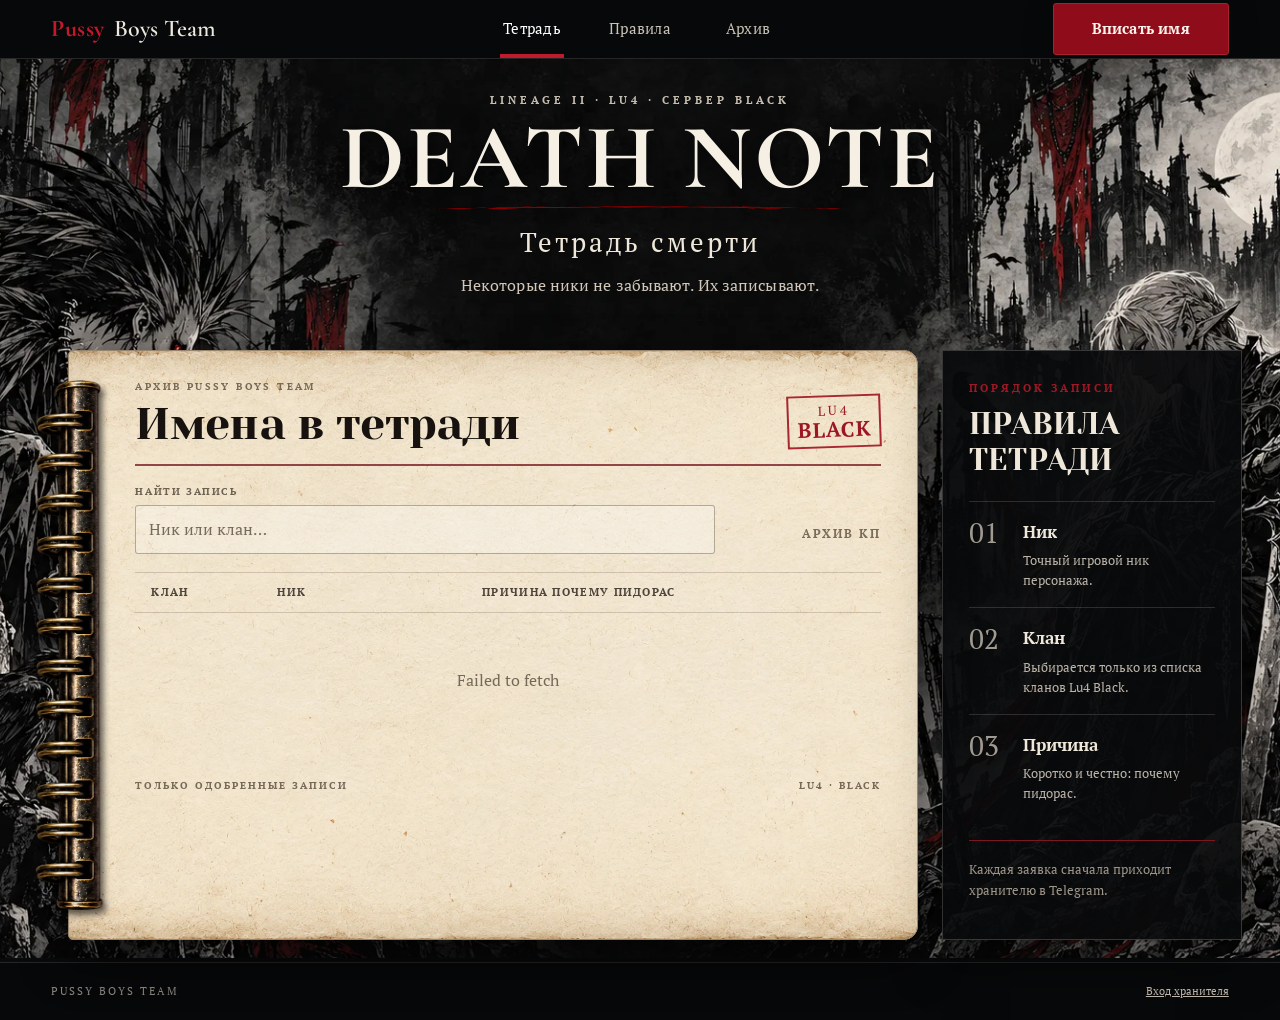
==== commit f9b70cfc: "Show clan crest before player name" ====
--- a/death-note.html
+++ b/death-note.html
@@ -6,9 +6,9 @@
   <title>Тетрадь смерти — Pussy Boys Team</title>
   <meta name="description" content="Игровая тетрадь противников Pussy Boys Team на сервере Lu4 Black. Записи публикуются после проверки хранителем.">
   <link rel="icon" href="favicon.png">
-  <link rel="stylesheet" href="death-note.css?v=20261024-8">
+  <link rel="stylesheet" href="death-note.css?v=20261024-9">
   <script src="death-note-config.js" defer></script>
-  <script src="death-note.js?v=20261024-2" defer></script>
+  <script src="death-note.js?v=20261024-3" defer></script>
 </head>
 <body>
   <header class="site-header">
@@ -43,7 +43,7 @@
           <span id="entry-count">АРХИВ КП</span>
         </div>
 
-        <div class="entry-columns" aria-hidden="true"><span>Ник</span><span>Клан</span><span>Причина почему пидорас</span></div>
+        <div class="entry-columns" aria-hidden="true"><span>Клан</span><span>Ник</span><span>Причина почему пидорас</span></div>
         <p id="list-status" role="status">Открываем тетрадь…</p>
         <div id="entries"></div>
         <div class="page-bottom"><span>Только одобренные записи</span><span>LU4 · BLACK</span></div>
--- a/death-note.css
+++ b/death-note.css
@@ -187,7 +187,7 @@
 #entry-count { color: #7b6b5b; font-size: 12px; font-weight: 700; letter-spacing: 2px; padding-bottom: 10px; }
 .entry-columns, .entry {
   display: grid;
-  grid-template-columns: minmax(140px, .85fr) minmax(120px, .75fr) minmax(260px, 1.8fr);
+  grid-template-columns: minmax(84px, .48fr) minmax(150px, .85fr) minmax(260px, 1.8fr);
   gap: 24px;
 }
 .entry-columns { padding: 11px 16px; border-top: 1px solid var(--line); border-bottom: 1px solid var(--line); color: #4d443a; font-size: 11px; font-weight: 700; letter-spacing: 1.3px; text-transform: uppercase; }
@@ -196,8 +196,11 @@
 .entry-cell { min-width: 0; overflow-wrap: anywhere; }
 .entry-label { display: none; }
 .entry-value { display: block; }
+.entry-clan { display: flex; flex-direction: column; align-items: flex-start; gap: 5px; }
+.entry-clan-crest { width: 32px; height: 24px; object-fit: contain; filter: drop-shadow(0 2px 2px rgba(0,0,0,.35)); }
+.entry-clan-name { color: #665a4c; font-size: 11px; font-weight: 700; line-height: 1.15; }
+.entry-clan.no-crest { padding-top: 3px; }
 .entry-nick .entry-value { font-family: "Cormorant Garamond", Georgia, serif; font-size: 25px; font-weight: 700; line-height: 1.05; }
-.entry-clan .entry-value { font-size: 16px; font-weight: 700; }
 .entry-reason .entry-value { font-size: 15px; line-height: 1.48; white-space: pre-wrap; }
 .page-bottom { display: flex; justify-content: space-between; gap: 20px; margin-top: 30px; color: #766958; font-size: 10px; font-weight: 700; letter-spacing: 2px; text-transform: uppercase; }
 
@@ -265,8 +268,13 @@
   .tools-row { align-items: stretch; flex-direction: column; gap: 8px; }
   #entry-count { padding: 0; }
   .entry-columns { display: none; }
-  .entry { grid-template-columns: 1fr; gap: 10px; padding: 19px 8px; }
+  .entry { grid-template-columns: 46px minmax(0, 1fr); column-gap: 13px; row-gap: 14px; padding: 19px 8px; }
   .entry-label { display: block; margin-bottom: 2px; color: #766958; font-size: 10px; font-weight: 700; letter-spacing: 2px; text-transform: uppercase; }
+  .entry-clan { grid-column: 1; grid-row: 1; align-items: center; text-align: center; }
+  .entry-clan .entry-label { display: none; }
+  .entry-clan-name { max-width: 62px; font-size: 9px; overflow-wrap: anywhere; }
+  .entry-nick { grid-column: 2; grid-row: 1; align-self: center; }
+  .entry-reason { grid-column: 1 / -1; grid-row: 2; }
   .entry-nick .entry-value { font-size: 23px; }
   .rules-card { margin-left: 14px; padding: 25px 22px; }
   .rules-card ol { grid-template-columns: 1fr; gap: 0; }
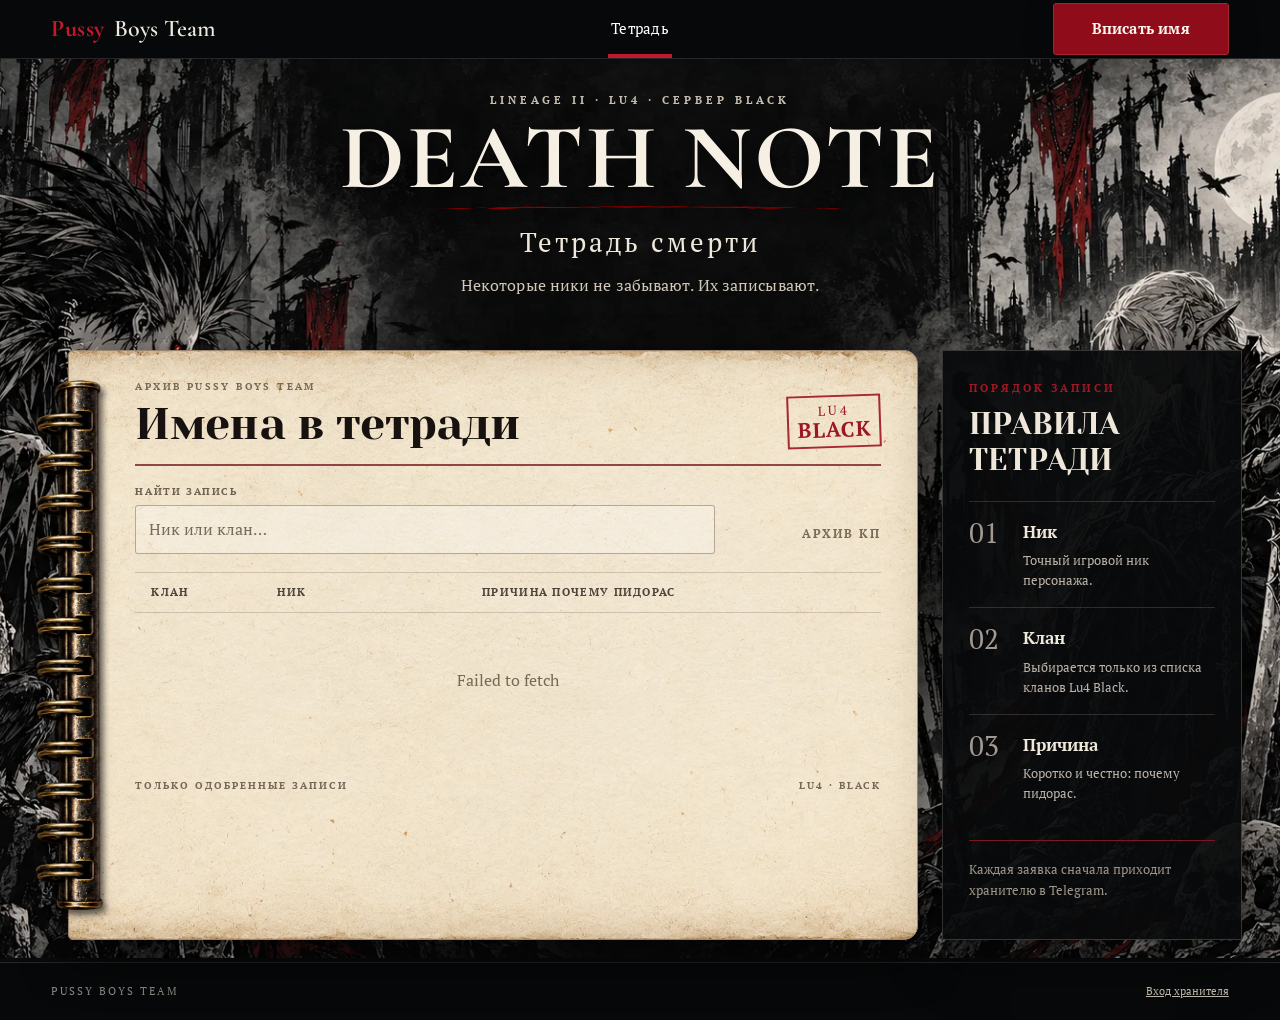
==== commit e9236441: "Harden death note and add clanless option" ====
--- a/death-note.html
+++ b/death-note.html
@@ -5,16 +5,19 @@
   <meta name="viewport" content="width=device-width,initial-scale=1">
   <title>Тетрадь смерти — Pussy Boys Team</title>
   <meta name="description" content="Игровая тетрадь противников Pussy Boys Team на сервере Lu4 Black. Записи публикуются после проверки хранителем.">
+  <meta name="referrer" content="no-referrer">
+  <meta http-equiv="Content-Security-Policy" content="default-src 'self'; base-uri 'self'; object-src 'none'; form-action 'self'; script-src 'self' https://telegram.org; style-src 'self'; font-src 'self'; img-src 'self' data:; connect-src 'self' https://pbt-death-note.mrhally007.workers.dev; upgrade-insecure-requests">
   <link rel="icon" href="favicon.png">
-  <link rel="stylesheet" href="death-note.css?v=20261024-9">
+  <link rel="stylesheet" href="death-note.css?v=20261024-10">
+  <script src="https://telegram.org/js/telegram-web-app.js"></script>
   <script src="death-note-config.js" defer></script>
-  <script src="death-note.js?v=20261024-3" defer></script>
+  <script src="death-note.js?v=20261024-6" defer></script>
 </head>
 <body>
   <header class="site-header">
     <div class="nav-shell">
       <a class="brand" href="./"><strong>Pussy</strong><span>Boys Team</span></a>
-      <nav aria-label="Разделы страницы"><a class="active" href="#notebook">Тетрадь</a><a href="#rules">Правила</a><a href="#notebook">Архив</a></nav>
+      <nav aria-label="Разделы страницы"><a class="active" href="#notebook">Тетрадь</a></nav>
       <button class="primary header-cta" id="open-request">Вписать имя</button>
     </div>
   </header>
@@ -72,6 +75,7 @@
         <span class="clan-crest-frame" aria-hidden="true"><img id="clan-crest" alt="" width="32" height="24"></span>
         <select id="clan-select" name="clan" required>
           <option value="" selected disabled>Выбери клан</option>
+          <option>Без клана</option>
           <option>4SV</option>
           <option>AGR</option>
           <option>AGR_L2team</option>
@@ -117,7 +121,10 @@
 
   <dialog id="admin-dialog" aria-labelledby="admin-title"><div class="admin-body"><button class="close" aria-label="Закрыть">×</button><p class="eyebrow">ЗАКРЫТЫЙ АРХИВ</p><h2 id="admin-title">Хранитель тетради</h2>
     <form id="login-form"><label>Ключ хранителя<input name="key" type="password" required autocomplete="current-password"></label><button class="primary">Открыть заявки</button></form>
-    <p id="admin-status" role="status"></p><div id="pending"></div><button id="logout" class="text-button" hidden>Выйти</button>
+    <p id="admin-status" role="status"></p>
+    <section class="admin-section" id="pending-section" hidden><h3>Ожидают решения <span id="pending-count"></span></h3><div id="pending"></div></section>
+    <section class="admin-section" id="published-section" hidden><h3>Вписаны в тетрадь <span id="published-count"></span></h3><div id="published"></div></section>
+    <button id="logout" class="text-button" hidden>Выйти</button>
   </div></dialog>
 </body>
 </html>
--- a/death-note.css
+++ b/death-note.css
@@ -234,12 +234,17 @@
 .close { float: right; margin: -13px -8px 0 12px; border: 0; background: none; color: #c9bfb5; font-size: 28px; }
 .trap { position: absolute; left: -10000px; }
 #request-status, #admin-status { min-height: 22px; color: #d8b6a6; }
-.pending-entry { padding: 20px 0; border-top: 1px solid rgba(255,255,255,.16); }
-.pending-entry h3 { margin-bottom: 8px; overflow-wrap: anywhere; }
-.pending-entry p { margin: 5px 0; white-space: pre-wrap; overflow-wrap: anywhere; }
+.admin-section { margin-top: 25px; }
+.admin-section > h3 { display: flex; justify-content: space-between; gap: 12px; margin: 0 0 8px; color: #cbbfb3; font-size: 14px; letter-spacing: 1.2px; text-transform: uppercase; }
+.admin-section > h3 span { color: #9d8d7f; }
+.admin-empty { margin: 0; padding: 14px 0; border-top: 1px solid rgba(255,255,255,.16); }
+.pending-entry, .published-entry { padding: 20px 0; border-top: 1px solid rgba(255,255,255,.16); }
+.pending-entry h3, .published-entry h3 { margin-bottom: 8px; overflow-wrap: anywhere; }
+.pending-entry p, .published-entry p { margin: 5px 0; white-space: pre-wrap; overflow-wrap: anywhere; }
 .actions { display: flex; gap: 12px; margin-top: 15px; }
 .actions button { padding: 10px 14px; border: 1px solid #a05259; background: #6c1821; color: #fff; }
-.actions button:last-child { background: transparent; }
+.actions .secondary-button { background: transparent; }
+.actions .danger-button { background: #7d101c; border-color: #c34752; }
 .actions button:disabled { opacity: .4; }
 
 @media (max-width: 1050px) {
